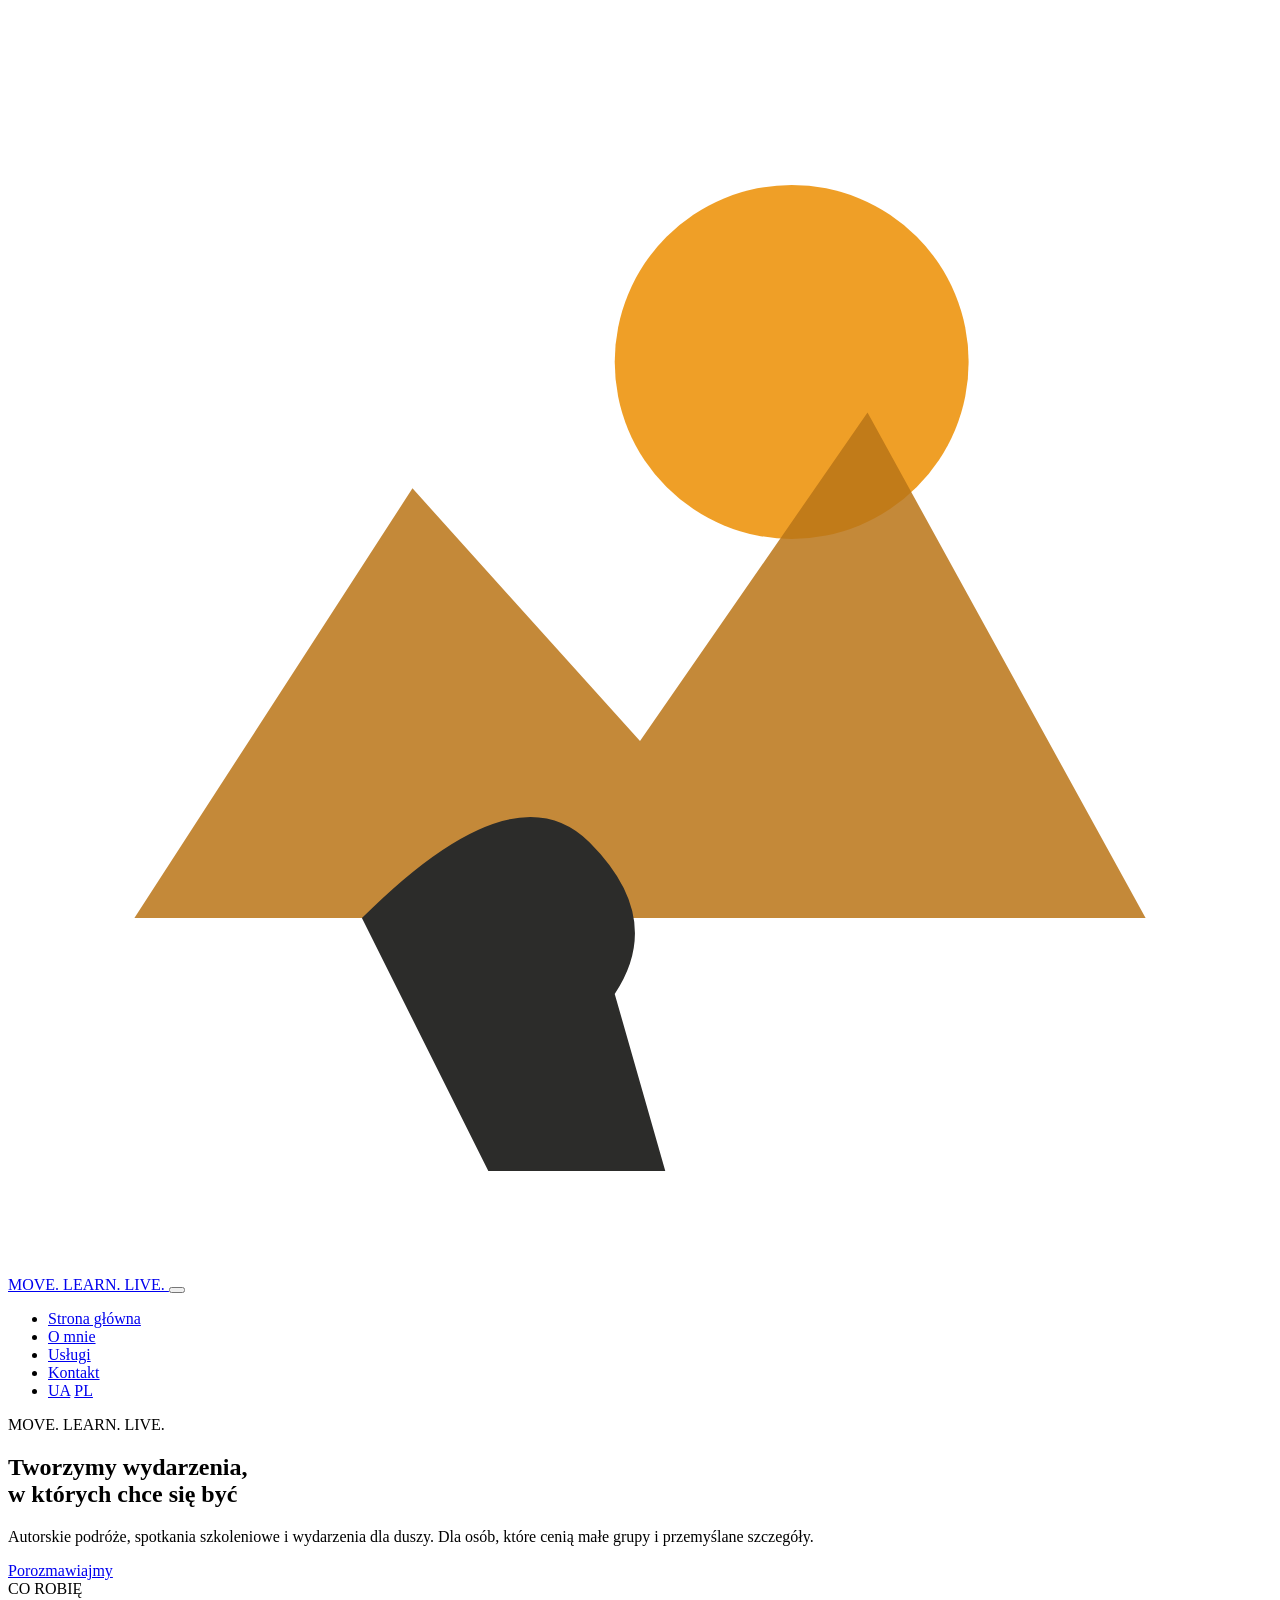
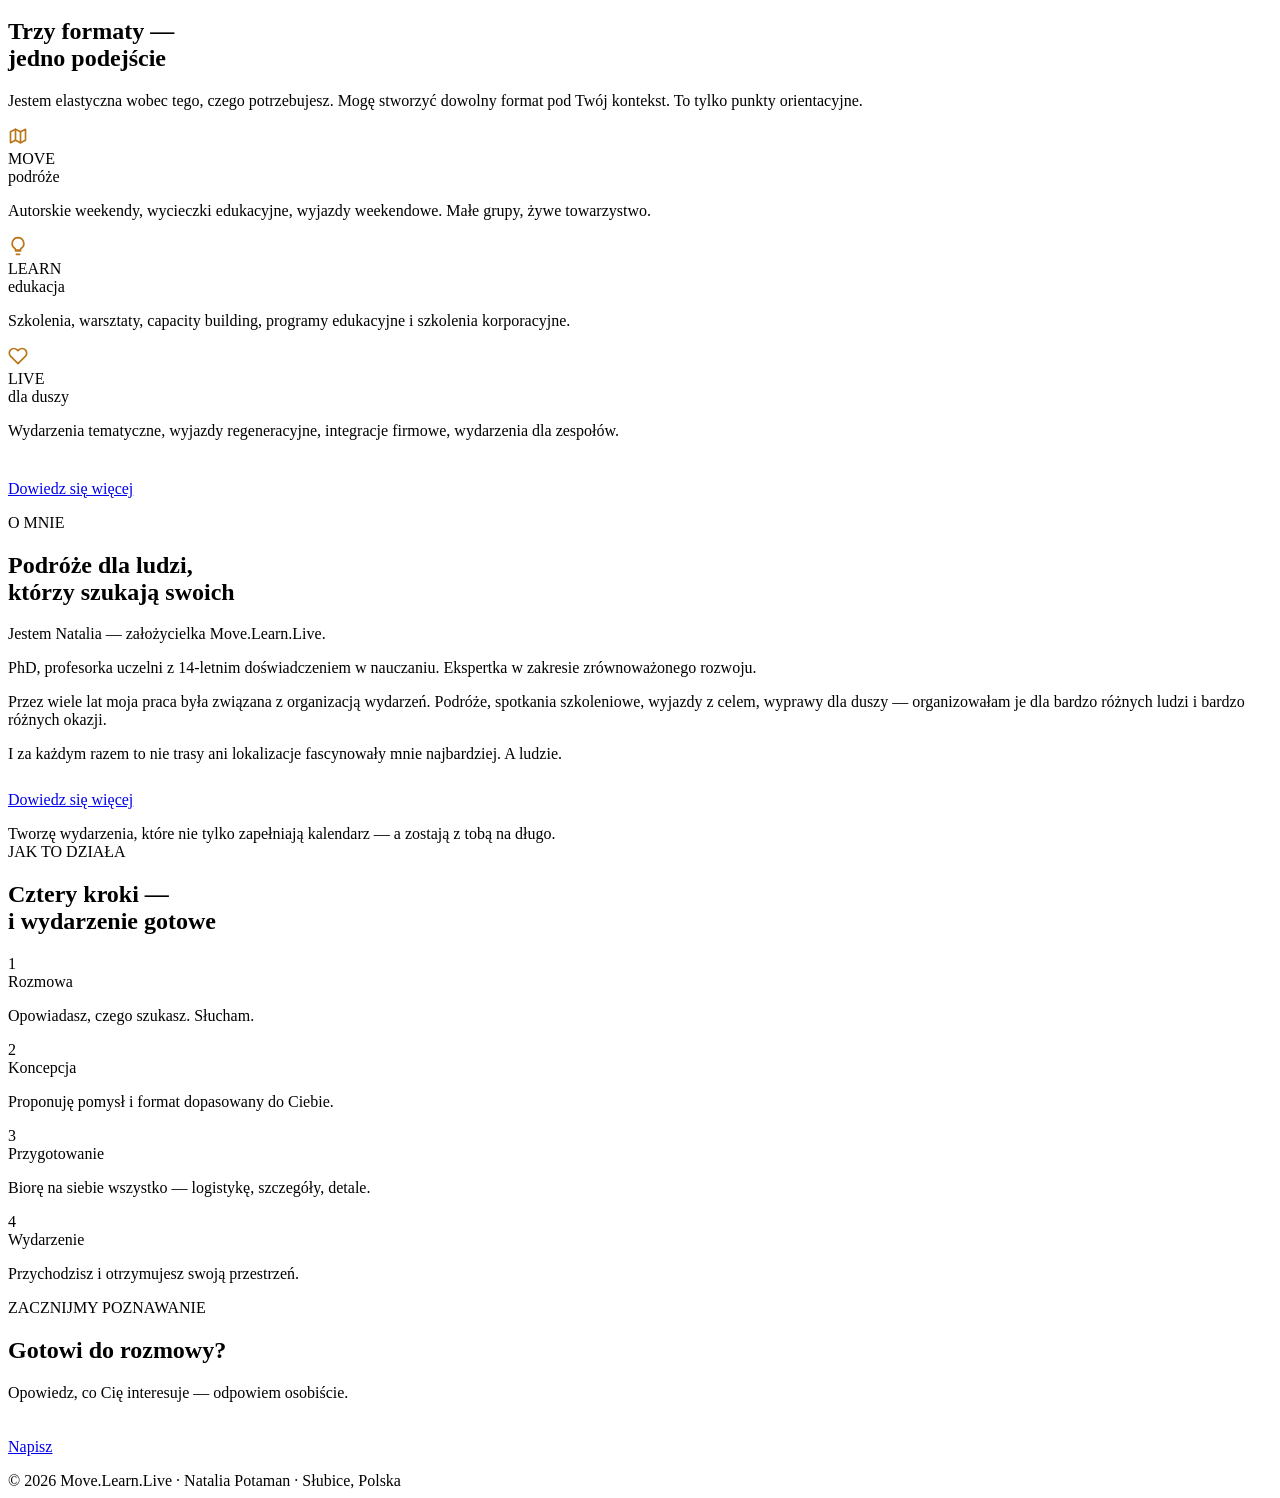
==== index.html @ 8d4e0465 "Add files via upload" ====
<!DOCTYPE html>
<html lang="pl">
<head>
  <meta charset="UTF-8">
  <meta name="viewport" content="width=device-width, initial-scale=1.0">
  <title>Move.Learn.Live — Tworzymy wydarzenia, w których chce się być</title>
  <meta name="description" content="Autorskie podróże, spotkania szkoleniowe i wydarzenia dla duszy.">
  <link rel="preconnect" href="https://fonts.googleapis.com">
  <link rel="preconnect" href="https://fonts.gstatic.com" crossorigin>
  <link href="https://fonts.googleapis.com/css2?family=Cormorant+Garamond:ital,wght@0,400;0,500;1,400&family=Inter:wght@300;400;500&display=swap" rel="stylesheet">
  <link rel="stylesheet" href="../assets/css/style.css">
</head>
<body>

<nav class="nav">
  <div class="nav-inner">
    <a href="index.html" class="nav-brand">
      <svg viewBox="0 0 100 100" xmlns="http://www.w3.org/2000/svg">
        <circle cx="62" cy="28" r="14" fill="#EF9F27"/>
        <path d="M 10 72 L 32 38 L 50 58 L 68 32 L 90 72 Z" fill="#BA7517" opacity="0.85"/>
        <path d="M 28 72 Q 40 60 46 66 Q 52 72 48 78 L 52 92 L 38 92 Z" fill="#2C2C2A"/>
      </svg>
      MOVE. LEARN. LIVE.
    </a>
    <button class="nav-burger" aria-label="Menu"><span></span><span></span><span></span></button>
    <ul class="nav-links">
      <li><a href="index.html">Strona główna</a></li>
      <li><a href="about.html">O mnie</a></li>
      <li><a href="services.html">Usługi</a></li>
      <li><a href="contact.html">Kontakt</a></li>
      <li class="lang-switch">
        <a href="../ua/index.html">UA</a>
        <a href="../pl/index.html" class="active">PL</a>
      </li>
    </ul>
  </div>
</nav>

<section class="hero">
  <div class="hero-label">MOVE. LEARN. LIVE.</div>
  <h1>Tworzymy wydarzenia,<br>w których chce się być</h1>
  <p class="hero-sub">Autorskie podróże, spotkania szkoleniowe i wydarzenia dla duszy. Dla osób, które cenią małe grupy i przemyślane szczegóły.</p>
  <a class="cta" href="contact.html">Porozmawiajmy</a>
</section>

<section class="section-alt">
  <div class="section-inner">
    <div class="section-label">CO ROBIĘ</div>
    <h2>Trzy formaty —<br>jedno podejście</h2>
    <p class="lead">Jestem elastyczna wobec tego, czego potrzebujesz. Mogę stworzyć dowolny format pod Twój kontekst. To tylko punkty orientacyjne.</p>
    <div class="cards">
      <div class="card">
        <div class="card-icon">
          <svg width="20" height="20" viewBox="0 0 24 24" fill="none" stroke="#BA7517" stroke-width="2" stroke-linecap="round" stroke-linejoin="round"><path d="M3 7l6-3 6 3 6-3v13l-6 3-6-3-6 3V7z"/><path d="M9 4v13M15 7v13"/></svg>
        </div>
        <div class="card-title">MOVE</div>
        <div class="card-sub">podróże</div>
        <p class="card-desc">Autorskie weekendy, wycieczki edukacyjne, wyjazdy weekendowe. Małe grupy, żywe towarzystwo.</p>
      </div>
      <div class="card">
        <div class="card-icon">
          <svg width="20" height="20" viewBox="0 0 24 24" fill="none" stroke="#BA7517" stroke-width="2" stroke-linecap="round" stroke-linejoin="round"><path d="M9 18h6M10 22h4M12 2a7 7 0 0 0-4 12.7c.6.5 1 1.3 1 2v.3h6v-.3c0-.7.4-1.5 1-2A7 7 0 0 0 12 2z"/></svg>
        </div>
        <div class="card-title">LEARN</div>
        <div class="card-sub">edukacja</div>
        <p class="card-desc">Szkolenia, warsztaty, capacity building, programy edukacyjne i szkolenia korporacyjne.</p>
      </div>
      <div class="card">
        <div class="card-icon">
          <svg width="20" height="20" viewBox="0 0 24 24" fill="none" stroke="#BA7517" stroke-width="2" stroke-linecap="round" stroke-linejoin="round"><path d="M20.84 4.61a5.5 5.5 0 0 0-7.78 0L12 5.67l-1.06-1.06a5.5 5.5 0 0 0-7.78 7.78l1.06 1.06L12 21.23l7.78-7.78 1.06-1.06a5.5 5.5 0 0 0 0-7.78z"/></svg>
        </div>
        <div class="card-title">LIVE</div>
        <div class="card-sub">dla duszy</div>
        <p class="card-desc">Wydarzenia tematyczne, wyjazdy regeneracyjne, integracje firmowe, wydarzenia dla zespołów.</p>
      </div>
    </div>
    <p style="margin-top: 40px;"><a href="services.html" class="cta-outline">Dowiedz się więcej</a></p>
  </div>
</section>

<section class="section">
  <div class="section-label">O MNIE</div>
  <h2>Podróże dla ludzi,<br>którzy szukają swoich</h2>
  <div class="two-col">
    <div>
      <p>Jestem Natalia — założycielka Move.Learn.Live.</p>
      <p>PhD, profesorka uczelni z 14-letnim doświadczeniem w nauczaniu. Ekspertka w zakresie zrównoważonego rozwoju.</p>
      <p>Przez wiele lat moja praca była związana z organizacją wydarzeń. Podróże, spotkania szkoleniowe, wyjazdy z celem, wyprawy dla duszy — organizowałam je dla bardzo różnych ludzi i bardzo różnych okazji.</p>
      <p>I za każdym razem to nie trasy ani lokalizacje fascynowały mnie najbardziej. A ludzie.</p>
      <p style="margin-top: 28px;"><a href="about.html" class="cta-outline">Dowiedz się więcej</a></p>
    </div>
    <div class="quote-block">
      Tworzę wydarzenia, które nie tylko zapełniają kalendarz — a zostają z tobą na długo.
    </div>
  </div>
</section>

<section class="section-alt">
  <div class="section-inner">
    <div class="section-label">JAK TO DZIAŁA</div>
    <h2>Cztery kroki —<br>i wydarzenie gotowe</h2>
    <div class="process">
      <div class="step">
        <div class="step-num">1</div>
        <div class="step-title">Rozmowa</div>
        <p class="step-desc">Opowiadasz, czego szukasz. Słucham.</p>
      </div>
      <div class="step">
        <div class="step-num">2</div>
        <div class="step-title">Koncepcja</div>
        <p class="step-desc">Proponuję pomysł i format dopasowany do Ciebie.</p>
      </div>
      <div class="step">
        <div class="step-num">3</div>
        <div class="step-title">Przygotowanie</div>
        <p class="step-desc">Biorę na siebie wszystko — logistykę, szczegóły, detale.</p>
      </div>
      <div class="step">
        <div class="step-num">4</div>
        <div class="step-title">Wydarzenie</div>
        <p class="step-desc">Przychodzisz i otrzymujesz swoją przestrzeń.</p>
      </div>
    </div>
  </div>
</section>

<section class="contact-section">
  <div class="section-label">ZACZNIJMY POZNAWANIE</div>
  <h2>Gotowi do rozmowy?</h2>
  <p class="lead" style="margin: 0 auto;">Opowiedz, co Cię interesuje — odpowiem osobiście.</p>
  <p style="margin-top: 36px;"><a class="cta" href="contact.html">Napisz</a></p>
</section>

<footer>
  © 2026 Move.Learn.Live · Natalia Potaman · Słubice, Polska
</footer>

<script src="../assets/js/main.js"></script>
</body>
</html>
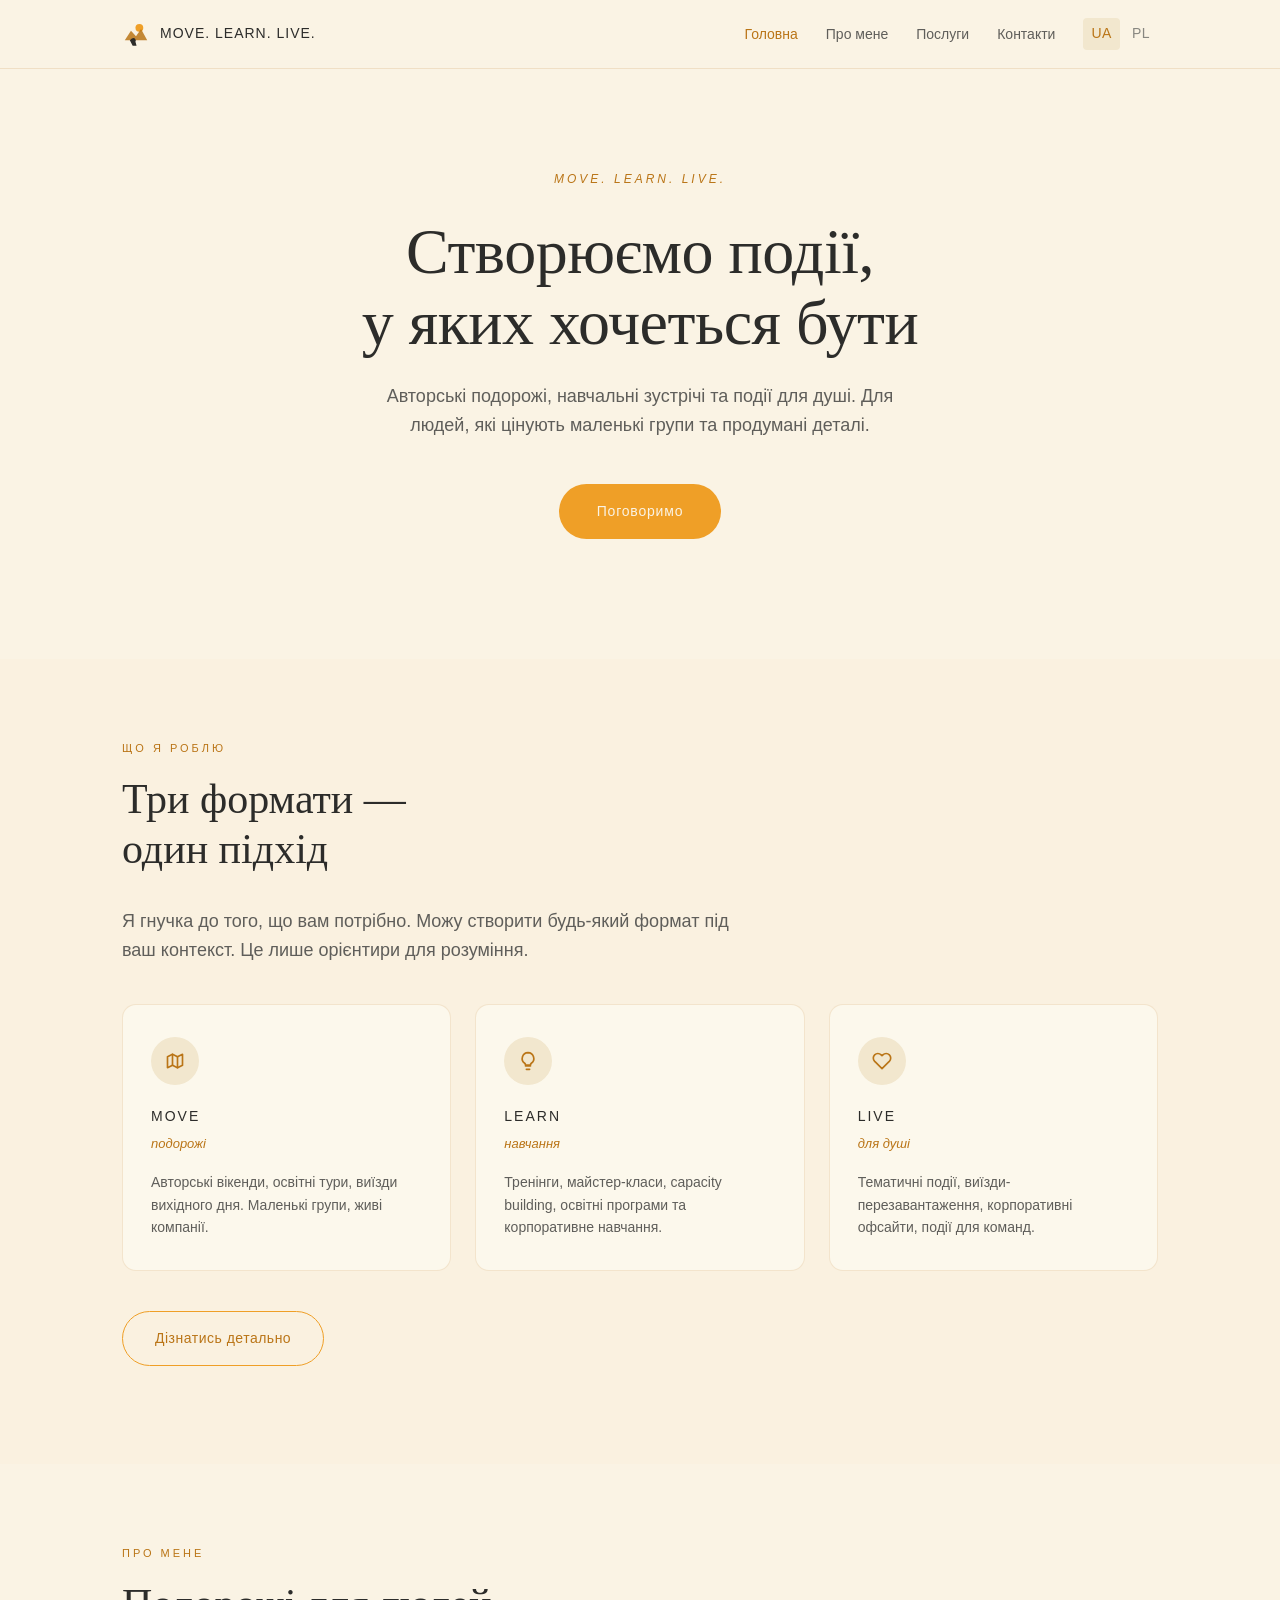
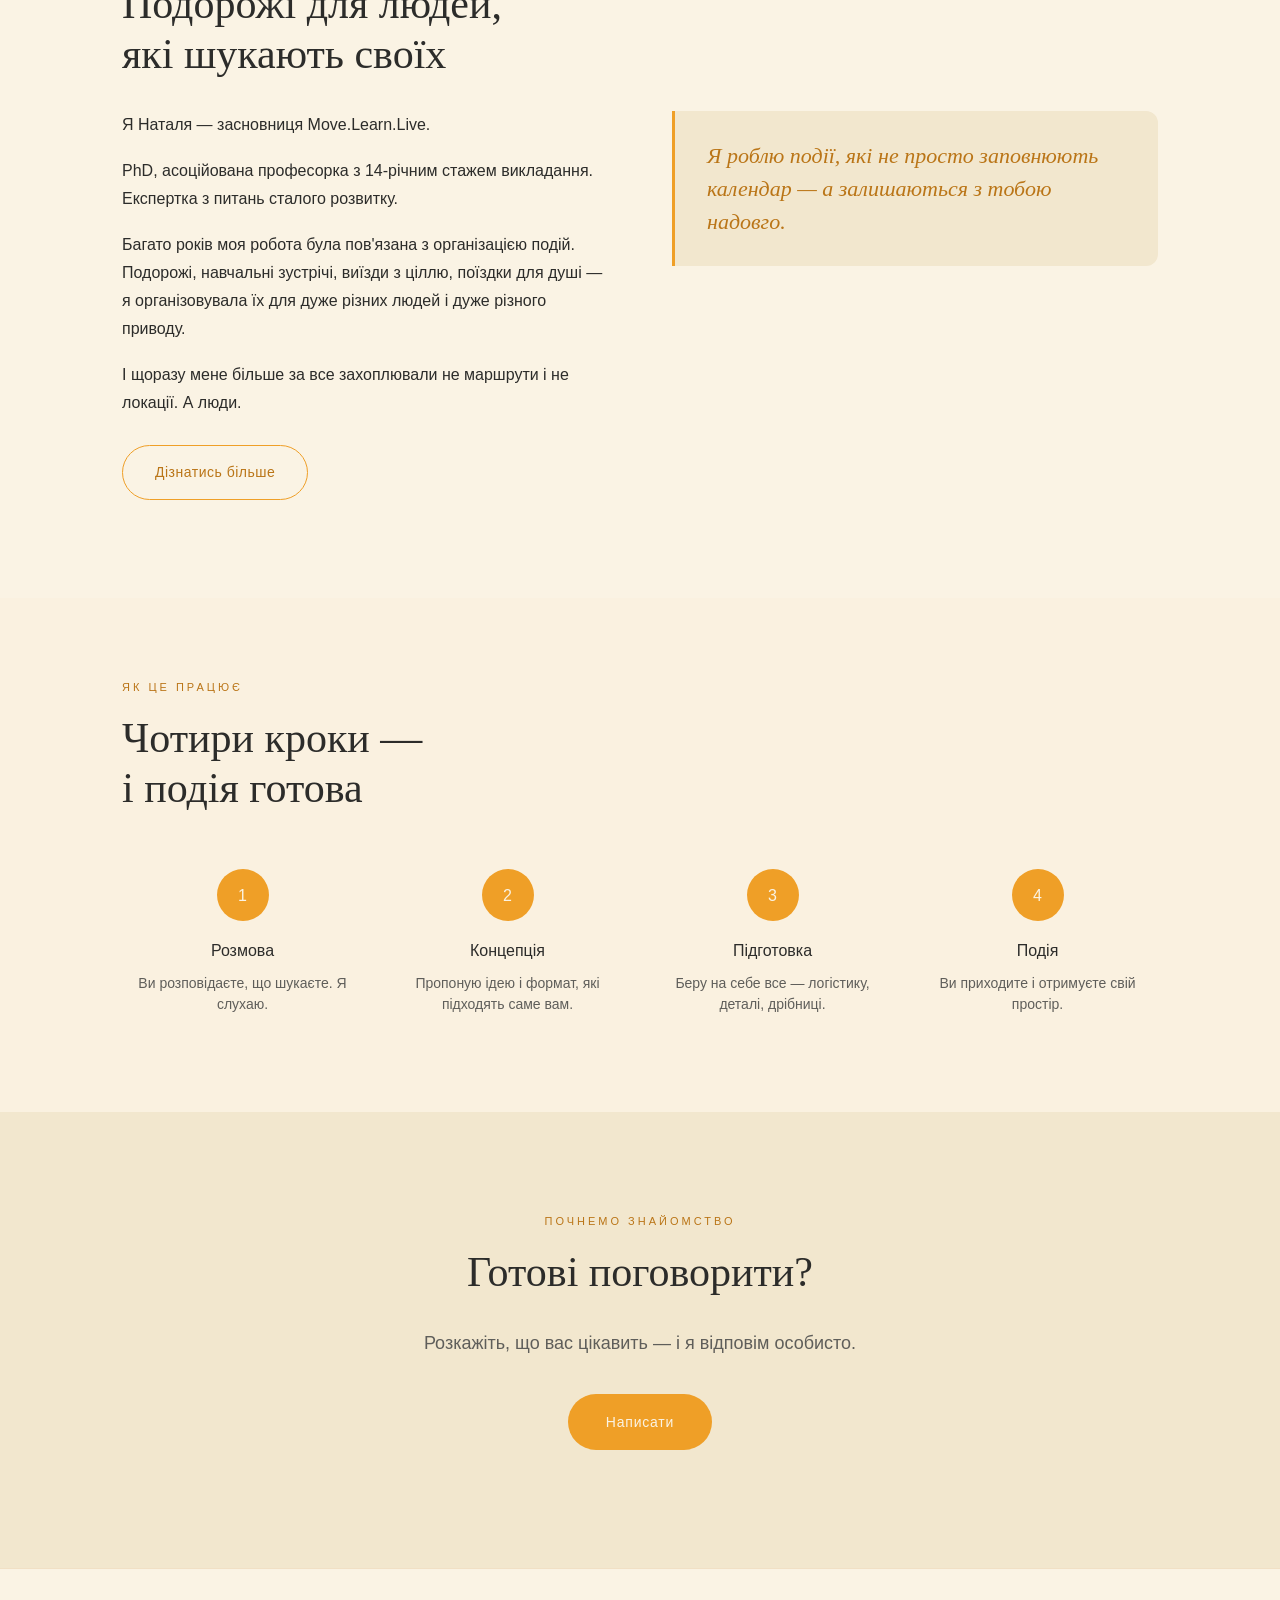
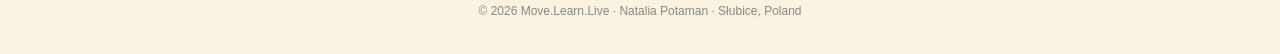
==== commit 50b75d3f: "Add files via upload" ====
--- a/index.html
+++ b/index.html
@@ -1,140 +1,642 @@
 <!DOCTYPE html>
-<html lang="pl">
+<html lang="uk">
 <head>
   <meta charset="UTF-8">
   <meta name="viewport" content="width=device-width, initial-scale=1.0">
-  <title>Move.Learn.Live — Tworzymy wydarzenia, w których chce się być</title>
-  <meta name="description" content="Autorskie podróże, spotkania szkoleniowe i wydarzenia dla duszy.">
+  <title>Move.Learn.Live</title>
+  <script>
+    // Auto-redirect based on browser language
+    (function() {
+      var lang = (navigator.language || navigator.userLanguage || 'uk').toLowerCase();
+      if (lang.startsWith('pl')) {
+        window.location.replace('pl-index.html');
+      } else {
+        window.location.replace('ua-index.html');
+      }
+    })();
+  </script>
   <link rel="preconnect" href="https://fonts.googleapis.com">
   <link rel="preconnect" href="https://fonts.gstatic.com" crossorigin>
   <link href="https://fonts.googleapis.com/css2?family=Cormorant+Garamond:ital,wght@0,400;0,500;1,400&family=Inter:wght@300;400;500&display=swap" rel="stylesheet">
-  <link rel="stylesheet" href="../assets/css/style.css">
+  <style>
+/* ===========================================
+   Move.Learn.Live — Site Styles
+   =========================================== */
+
+:root {
+  --cream-bg: #FAF3E4;
+  --cream-soft: #F2E7CE;
+  --cream-card: #FCF8EC;
+  --orange: #EF9F27;
+  --orange-dark: #BA7517;
+  --dark-text: #2C2C2A;
+  --gray-text: #5F5E5A;
+  --gray-light: #888780;
+  --border: rgba(186, 117, 23, 0.15);
+  --border-strong: rgba(186, 117, 23, 0.3);
+}
+
+* {
+  margin: 0;
+  padding: 0;
+  box-sizing: border-box;
+}
+
+html {
+  scroll-behavior: smooth;
+}
+
+body {
+  background: var(--cream-bg);
+  color: var(--dark-text);
+  font-family: 'Inter', -apple-system, BlinkMacSystemFont, 'Segoe UI', sans-serif;
+  font-size: 16px;
+  line-height: 1.7;
+  -webkit-font-smoothing: antialiased;
+}
+
+/* ===== Navigation ===== */
+.nav {
+  position: sticky;
+  top: 0;
+  z-index: 100;
+  background: rgba(250, 243, 228, 0.96);
+  backdrop-filter: blur(8px);
+  -webkit-backdrop-filter: blur(8px);
+  border-bottom: 0.5px solid var(--border);
+}
+
+.nav-inner {
+  max-width: 1100px;
+  margin: 0 auto;
+  padding: 18px 32px;
+  display: flex;
+  justify-content: space-between;
+  align-items: center;
+  gap: 24px;
+}
+
+.nav-brand {
+  display: flex;
+  align-items: center;
+  gap: 10px;
+  text-decoration: none;
+  color: var(--dark-text);
+  font-weight: 500;
+  font-size: 14px;
+  letter-spacing: 1px;
+}
+
+.nav-brand svg {
+  width: 28px;
+  height: 28px;
+  flex-shrink: 0;
+}
+
+.nav-links {
+  display: flex;
+  gap: 28px;
+  list-style: none;
+  align-items: center;
+}
+
+.nav-links a {
+  color: var(--gray-text);
+  text-decoration: none;
+  font-size: 14px;
+  transition: color 0.2s;
+}
+
+.nav-links a:hover,
+.nav-links a.active {
+  color: var(--orange-dark);
+}
+
+.lang-switch {
+  display: flex;
+  gap: 4px;
+  font-size: 12px;
+  letter-spacing: 0.5px;
+}
+
+.lang-switch a {
+  color: var(--gray-light);
+  text-decoration: none;
+  padding: 4px 8px;
+  border-radius: 4px;
+  transition: all 0.2s;
+}
+
+.lang-switch a.active {
+  color: var(--orange-dark);
+  background: var(--cream-soft);
+}
+
+.lang-switch a:hover {
+  color: var(--orange-dark);
+}
+
+.nav-burger {
+  display: none;
+  background: none;
+  border: none;
+  cursor: pointer;
+  padding: 4px;
+  flex-direction: column;
+  gap: 4px;
+}
+
+.nav-burger span {
+  width: 22px;
+  height: 1.5px;
+  background: var(--dark-text);
+  transition: 0.3s;
+}
+
+/* ===== Hero ===== */
+.hero {
+  padding: 100px 32px 120px;
+  text-align: center;
+  max-width: 900px;
+  margin: 0 auto;
+}
+
+.hero-label {
+  color: var(--orange-dark);
+  font-size: 12px;
+  letter-spacing: 3px;
+  font-style: italic;
+  margin-bottom: 28px;
+}
+
+h1 {
+  font-family: 'Cormorant Garamond', Georgia, serif;
+  font-size: 64px;
+  font-weight: 500;
+  line-height: 1.1;
+  letter-spacing: -0.5px;
+  margin-bottom: 24px;
+  color: var(--dark-text);
+}
+
+.hero-sub {
+  font-size: 18px;
+  color: var(--gray-text);
+  max-width: 540px;
+  margin: 0 auto 44px;
+  line-height: 1.6;
+}
+
+/* ===== Sections ===== */
+.section {
+  padding: 80px 32px;
+  max-width: 1100px;
+  margin: 0 auto;
+}
+
+.section-alt {
+  background: rgba(250, 238, 218, 0.4);
+  max-width: 100%;
+}
+
+.section-alt .section-inner {
+  max-width: 1100px;
+  margin: 0 auto;
+  padding: 80px 32px;
+}
+
+.section-label {
+  color: var(--orange-dark);
+  font-size: 11px;
+  letter-spacing: 3px;
+  margin-bottom: 16px;
+}
+
+h2 {
+  font-family: 'Cormorant Garamond', Georgia, serif;
+  font-size: 42px;
+  font-weight: 500;
+  line-height: 1.2;
+  margin-bottom: 32px;
+  color: var(--dark-text);
+}
+
+h3 {
+  font-family: 'Cormorant Garamond', Georgia, serif;
+  font-size: 28px;
+  font-weight: 500;
+  line-height: 1.2;
+  margin-bottom: 16px;
+  color: var(--dark-text);
+}
+
+p {
+  font-size: 16px;
+  line-height: 1.75;
+  color: var(--dark-text);
+  margin-bottom: 18px;
+}
+
+.lead {
+  font-size: 18px;
+  color: var(--gray-text);
+  max-width: 640px;
+  line-height: 1.6;
+}
+
+/* ===== Buttons ===== */
+.cta {
+  display: inline-block;
+  background: var(--orange);
+  color: var(--cream-bg);
+  padding: 16px 38px;
+  border-radius: 32px;
+  text-decoration: none;
+  font-size: 14px;
+  font-weight: 500;
+  letter-spacing: 0.8px;
+  transition: all 0.2s;
+  border: none;
+  cursor: pointer;
+  font-family: inherit;
+}
+
+.cta:hover {
+  background: var(--orange-dark);
+  transform: translateY(-1px);
+}
+
+.cta:active {
+  transform: translateY(0);
+}
+
+.cta-outline {
+  display: inline-block;
+  background: transparent;
+  color: var(--orange-dark);
+  padding: 14px 32px;
+  border-radius: 32px;
+  text-decoration: none;
+  font-size: 14px;
+  font-weight: 500;
+  letter-spacing: 0.5px;
+  border: 1px solid var(--orange);
+  transition: all 0.2s;
+}
+
+.cta-outline:hover {
+  background: var(--orange);
+  color: var(--cream-bg);
+}
+
+/* ===== Cards ===== */
+.cards {
+  display: grid;
+  grid-template-columns: repeat(3, 1fr);
+  gap: 24px;
+  margin-top: 40px;
+}
+
+.card {
+  background: var(--cream-card);
+  border: 0.5px solid var(--border);
+  border-radius: 14px;
+  padding: 32px 28px;
+  transition: all 0.25s;
+}
+
+.card:hover {
+  transform: translateY(-4px);
+  border-color: var(--orange);
+  box-shadow: 0 8px 24px rgba(186, 117, 23, 0.08);
+}
+
+.card-icon {
+  width: 48px;
+  height: 48px;
+  background: var(--cream-soft);
+  border-radius: 50%;
+  display: flex;
+  align-items: center;
+  justify-content: center;
+  margin-bottom: 20px;
+}
+
+.card-title {
+  font-family: 'Inter', sans-serif;
+  font-size: 14px;
+  font-weight: 500;
+  letter-spacing: 2px;
+  margin-bottom: 4px;
+  color: var(--dark-text);
+}
+
+.card-sub {
+  font-size: 13px;
+  color: var(--orange-dark);
+  font-style: italic;
+  margin-bottom: 16px;
+}
+
+.card-desc {
+  font-size: 14px;
+  color: var(--gray-text);
+  line-height: 1.6;
+  margin: 0;
+}
+
+/* ===== Process steps ===== */
+.process {
+  display: grid;
+  grid-template-columns: repeat(4, 1fr);
+  gap: 24px;
+  margin-top: 40px;
+}
+
+.step {
+  text-align: center;
+  padding: 16px;
+}
+
+.step-num {
+  width: 52px;
+  height: 52px;
+  background: var(--orange);
+  color: var(--cream-bg);
+  border-radius: 50%;
+  display: flex;
+  align-items: center;
+  justify-content: center;
+  margin: 0 auto 16px;
+  font-weight: 500;
+  font-size: 16px;
+}
+
+.step-title {
+  font-size: 16px;
+  font-weight: 500;
+  margin-bottom: 8px;
+  color: var(--dark-text);
+}
+
+.step-desc {
+  font-size: 14px;
+  color: var(--gray-text);
+  line-height: 1.55;
+  margin: 0;
+}
+
+/* ===== Two columns ===== */
+.two-col {
+  display: grid;
+  grid-template-columns: 1fr 1fr;
+  gap: 64px;
+  align-items: start;
+}
+
+.quote-block {
+  background: var(--cream-soft);
+  border-left: 3px solid var(--orange);
+  padding: 28px 32px;
+  font-family: 'Cormorant Garamond', Georgia, serif;
+  font-style: italic;
+  font-size: 22px;
+  color: var(--orange-dark);
+  line-height: 1.5;
+  border-radius: 0 12px 12px 0;
+}
+
+/* ===== Principles list ===== */
+.principles {
+  list-style: none;
+  margin-top: 24px;
+}
+
+.principles li {
+  padding: 14px 0;
+  border-bottom: 0.5px solid var(--border);
+  font-size: 16px;
+  color: var(--dark-text);
+  display: flex;
+  align-items: baseline;
+  gap: 14px;
+}
+
+.principles li::before {
+  content: "—";
+  color: var(--orange);
+  font-weight: 500;
+}
+
+.principles li:last-child {
+  border-bottom: none;
+}
+
+/* ===== Contact ===== */
+.contact-section {
+  background: var(--cream-soft);
+  padding: 100px 32px;
+  text-align: center;
+}
+
+.contact-form {
+  max-width: 540px;
+  margin: 40px auto 0;
+  text-align: left;
+}
+
+.contact-form .field {
+  margin-bottom: 20px;
+}
+
+.contact-form label {
+  display: block;
+  font-size: 13px;
+  color: var(--gray-text);
+  margin-bottom: 8px;
+  letter-spacing: 0.3px;
+}
+
+.contact-form input,
+.contact-form textarea {
+  width: 100%;
+  padding: 14px 18px;
+  background: var(--cream-bg);
+  border: 1px solid var(--border-strong);
+  border-radius: 10px;
+  font-size: 15px;
+  font-family: inherit;
+  color: var(--dark-text);
+  transition: border 0.2s;
+}
+
+.contact-form input:focus,
+.contact-form textarea:focus {
+  outline: none;
+  border-color: var(--orange);
+}
+
+.contact-form textarea {
+  min-height: 120px;
+  resize: vertical;
+}
+
+.contact-info {
+  display: flex;
+  justify-content: center;
+  gap: 40px;
+  margin-top: 40px;
+  flex-wrap: wrap;
+  font-size: 15px;
+  color: var(--dark-text);
+}
+
+.contact-info a {
+  color: var(--dark-text);
+  text-decoration: none;
+  border-bottom: 1px solid transparent;
+  transition: border 0.2s;
+}
+
+.contact-info a:hover {
+  border-bottom-color: var(--orange);
+}
+
+/* ===== Footer ===== */
+footer {
+  padding: 32px;
+  text-align: center;
+  font-size: 12px;
+  color: var(--gray-light);
+  border-top: 0.5px solid var(--border);
+}
+
+/* ===== Page-specific ===== */
+.page-header {
+  padding: 80px 32px 40px;
+  text-align: center;
+  max-width: 900px;
+  margin: 0 auto;
+}
+
+.page-header .section-label {
+  margin-bottom: 12px;
+}
+
+.about-content {
+  max-width: 720px;
+  margin: 0 auto;
+}
+
+.about-content p {
+  font-size: 17px;
+  line-height: 1.8;
+  margin-bottom: 22px;
+}
+
+.services-detailed {
+  max-width: 900px;
+  margin: 0 auto;
+}
+
+.service-block {
+  margin-bottom: 48px;
+  padding-bottom: 48px;
+  border-bottom: 0.5px solid var(--border);
+}
+
+.service-block:last-child {
+  border-bottom: none;
+  margin-bottom: 0;
+}
+
+.service-block h3 {
+  display: flex;
+  align-items: center;
+  gap: 16px;
+}
+
+.service-tag {
+  font-family: 'Inter', sans-serif;
+  font-size: 11px;
+  letter-spacing: 2px;
+  color: var(--orange-dark);
+  background: var(--cream-soft);
+  padding: 4px 10px;
+  border-radius: 4px;
+  font-style: normal;
+  font-weight: 500;
+}
+
+.full-cycle-box {
+  background: var(--cream-soft);
+  border-radius: 14px;
+  padding: 40px;
+  text-align: center;
+  margin-top: 56px;
+}
+
+/* ===== Responsive ===== */
+@media (max-width: 768px) {
+  .nav-inner {
+    padding: 16px 20px;
+  }
+  
+  .nav-links {
+    display: none;
+  }
+  
+  .nav-burger {
+    display: flex;
+  }
+  
+  .nav-links.open {
+    display: flex;
+    flex-direction: column;
+    position: absolute;
+    top: 100%;
+    left: 0;
+    right: 0;
+    background: var(--cream-bg);
+    padding: 24px;
+    gap: 18px;
+    border-bottom: 0.5px solid var(--border);
+  }
+  
+  h1 { font-size: 42px; }
+  h2 { font-size: 32px; }
+  h3 { font-size: 24px; }
+  
+  .hero { padding: 60px 20px 80px; }
+  .section, .section-alt .section-inner { padding: 60px 20px; }
+  .contact-section { padding: 60px 20px; }
+  
+  .cards, .process, .two-col {
+    grid-template-columns: 1fr;
+    gap: 20px;
+  }
+  
+  .contact-info {
+    flex-direction: column;
+    gap: 12px;
+  }
+}
+
+</style>
 </head>
 <body>
-
-<nav class="nav">
-  <div class="nav-inner">
-    <a href="index.html" class="nav-brand">
-      <svg viewBox="0 0 100 100" xmlns="http://www.w3.org/2000/svg">
-        <circle cx="62" cy="28" r="14" fill="#EF9F27"/>
-        <path d="M 10 72 L 32 38 L 50 58 L 68 32 L 90 72 Z" fill="#BA7517" opacity="0.85"/>
-        <path d="M 28 72 Q 40 60 46 66 Q 52 72 48 78 L 52 92 L 38 92 Z" fill="#2C2C2A"/>
-      </svg>
-      MOVE. LEARN. LIVE.
-    </a>
-    <button class="nav-burger" aria-label="Menu"><span></span><span></span><span></span></button>
-    <ul class="nav-links">
-      <li><a href="index.html">Strona główna</a></li>
-      <li><a href="about.html">O mnie</a></li>
-      <li><a href="services.html">Usługi</a></li>
-      <li><a href="contact.html">Kontakt</a></li>
-      <li class="lang-switch">
-        <a href="../ua/index.html">UA</a>
-        <a href="../pl/index.html" class="active">PL</a>
-      </li>
-    </ul>
+<div style="min-height: 100vh; display: flex; flex-direction: column; align-items: center; justify-content: center; gap: 40px; text-align: center; padding: 40px;">
+  <svg width="80" height="80" viewBox="0 0 100 100" xmlns="http://www.w3.org/2000/svg">
+    <circle cx="62" cy="28" r="14" fill="#EF9F27"/>
+    <path d="M 10 72 L 32 38 L 50 58 L 68 32 L 90 72 Z" fill="#BA7517" opacity="0.85"/>
+    <path d="M 28 72 Q 40 60 46 66 Q 52 72 48 78 L 52 92 L 38 92 Z" fill="#2C2C2A"/>
+  </svg>
+  <h1 style="font-size: 36px;">MOVE. LEARN. LIVE.</h1>
+  <p class="hero-sub" style="margin: 0;">Choose language / Оберіть мову / Wybierz język</p>
+  <div style="display: flex; gap: 20px;">
+    <a class="cta" href="ua-index.html">Українська</a>
+    <a class="cta-outline" href="pl-index.html">Polski</a>
   </div>
-</nav>
-
-<section class="hero">
-  <div class="hero-label">MOVE. LEARN. LIVE.</div>
-  <h1>Tworzymy wydarzenia,<br>w których chce się być</h1>
-  <p class="hero-sub">Autorskie podróże, spotkania szkoleniowe i wydarzenia dla duszy. Dla osób, które cenią małe grupy i przemyślane szczegóły.</p>
-  <a class="cta" href="contact.html">Porozmawiajmy</a>
-</section>
-
-<section class="section-alt">
-  <div class="section-inner">
-    <div class="section-label">CO ROBIĘ</div>
-    <h2>Trzy formaty —<br>jedno podejście</h2>
-    <p class="lead">Jestem elastyczna wobec tego, czego potrzebujesz. Mogę stworzyć dowolny format pod Twój kontekst. To tylko punkty orientacyjne.</p>
-    <div class="cards">
-      <div class="card">
-        <div class="card-icon">
-          <svg width="20" height="20" viewBox="0 0 24 24" fill="none" stroke="#BA7517" stroke-width="2" stroke-linecap="round" stroke-linejoin="round"><path d="M3 7l6-3 6 3 6-3v13l-6 3-6-3-6 3V7z"/><path d="M9 4v13M15 7v13"/></svg>
-        </div>
-        <div class="card-title">MOVE</div>
-        <div class="card-sub">podróże</div>
-        <p class="card-desc">Autorskie weekendy, wycieczki edukacyjne, wyjazdy weekendowe. Małe grupy, żywe towarzystwo.</p>
-      </div>
-      <div class="card">
-        <div class="card-icon">
-          <svg width="20" height="20" viewBox="0 0 24 24" fill="none" stroke="#BA7517" stroke-width="2" stroke-linecap="round" stroke-linejoin="round"><path d="M9 18h6M10 22h4M12 2a7 7 0 0 0-4 12.7c.6.5 1 1.3 1 2v.3h6v-.3c0-.7.4-1.5 1-2A7 7 0 0 0 12 2z"/></svg>
-        </div>
-        <div class="card-title">LEARN</div>
-        <div class="card-sub">edukacja</div>
-        <p class="card-desc">Szkolenia, warsztaty, capacity building, programy edukacyjne i szkolenia korporacyjne.</p>
-      </div>
-      <div class="card">
-        <div class="card-icon">
-          <svg width="20" height="20" viewBox="0 0 24 24" fill="none" stroke="#BA7517" stroke-width="2" stroke-linecap="round" stroke-linejoin="round"><path d="M20.84 4.61a5.5 5.5 0 0 0-7.78 0L12 5.67l-1.06-1.06a5.5 5.5 0 0 0-7.78 7.78l1.06 1.06L12 21.23l7.78-7.78 1.06-1.06a5.5 5.5 0 0 0 0-7.78z"/></svg>
-        </div>
-        <div class="card-title">LIVE</div>
-        <div class="card-sub">dla duszy</div>
-        <p class="card-desc">Wydarzenia tematyczne, wyjazdy regeneracyjne, integracje firmowe, wydarzenia dla zespołów.</p>
-      </div>
-    </div>
-    <p style="margin-top: 40px;"><a href="services.html" class="cta-outline">Dowiedz się więcej</a></p>
-  </div>
-</section>
-
-<section class="section">
-  <div class="section-label">O MNIE</div>
-  <h2>Podróże dla ludzi,<br>którzy szukają swoich</h2>
-  <div class="two-col">
-    <div>
-      <p>Jestem Natalia — założycielka Move.Learn.Live.</p>
-      <p>PhD, profesorka uczelni z 14-letnim doświadczeniem w nauczaniu. Ekspertka w zakresie zrównoważonego rozwoju.</p>
-      <p>Przez wiele lat moja praca była związana z organizacją wydarzeń. Podróże, spotkania szkoleniowe, wyjazdy z celem, wyprawy dla duszy — organizowałam je dla bardzo różnych ludzi i bardzo różnych okazji.</p>
-      <p>I za każdym razem to nie trasy ani lokalizacje fascynowały mnie najbardziej. A ludzie.</p>
-      <p style="margin-top: 28px;"><a href="about.html" class="cta-outline">Dowiedz się więcej</a></p>
-    </div>
-    <div class="quote-block">
-      Tworzę wydarzenia, które nie tylko zapełniają kalendarz — a zostają z tobą na długo.
-    </div>
-  </div>
-</section>
-
-<section class="section-alt">
-  <div class="section-inner">
-    <div class="section-label">JAK TO DZIAŁA</div>
-    <h2>Cztery kroki —<br>i wydarzenie gotowe</h2>
-    <div class="process">
-      <div class="step">
-        <div class="step-num">1</div>
-        <div class="step-title">Rozmowa</div>
-        <p class="step-desc">Opowiadasz, czego szukasz. Słucham.</p>
-      </div>
-      <div class="step">
-        <div class="step-num">2</div>
-        <div class="step-title">Koncepcja</div>
-        <p class="step-desc">Proponuję pomysł i format dopasowany do Ciebie.</p>
-      </div>
-      <div class="step">
-        <div class="step-num">3</div>
-        <div class="step-title">Przygotowanie</div>
-        <p class="step-desc">Biorę na siebie wszystko — logistykę, szczegóły, detale.</p>
-      </div>
-      <div class="step">
-        <div class="step-num">4</div>
-        <div class="step-title">Wydarzenie</div>
-        <p class="step-desc">Przychodzisz i otrzymujesz swoją przestrzeń.</p>
-      </div>
-    </div>
-  </div>
-</section>
-
-<section class="contact-section">
-  <div class="section-label">ZACZNIJMY POZNAWANIE</div>
-  <h2>Gotowi do rozmowy?</h2>
-  <p class="lead" style="margin: 0 auto;">Opowiedz, co Cię interesuje — odpowiem osobiście.</p>
-  <p style="margin-top: 36px;"><a class="cta" href="contact.html">Napisz</a></p>
-</section>
-
-<footer>
-  © 2026 Move.Learn.Live · Natalia Potaman · Słubice, Polska
-</footer>
-
-<script src="../assets/js/main.js"></script>
+</div>
 </body>
 </html>
